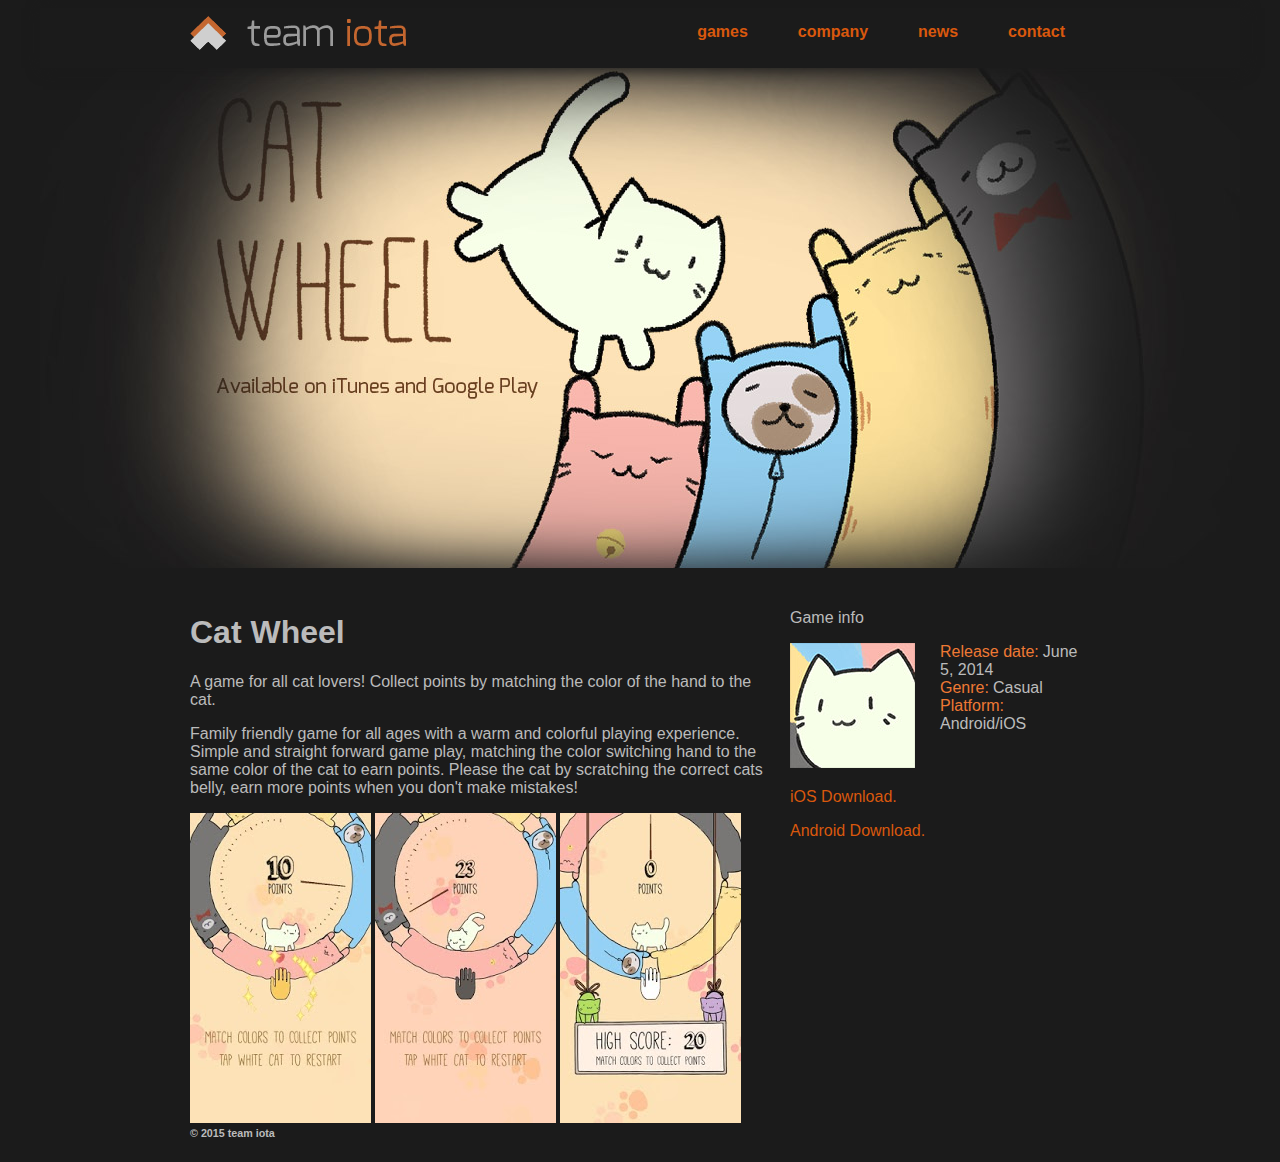
==== iota_catwheel.html @ 7393dd46 "CK_web" ====
<!DOCTYPE html>
<html>
	<header>
		<head>
			<meta charset="utf-8">
			<title>team iota</title>
			<link rel="stylesheet" href="styles.css">
			<script src="jquery-1.10.2.js"></script>
			
			
			
			<meta http-equiv="Content-Type" content="text/html; charset=utf-8" />
	  <script src="http://ajax.googleapis.com/ajax/libs/jquery/1.11.1/jquery.min.js"></script>
	   <script src="http://ajax.aspnetcdn.com/ajax/jQuery/jquery-1.11.1.min.js"></script>
	   <script>
	   $(document).ready(function()
			{
				$('nav li ul').hide();
				$('nav li').hover(
				function(){
					$('ul', this).stop().slideDown(100);
				},
				function(){
					$('ul',this).stop().slideUp(100);
				}
				)
				//cycleImages();
				interval = setInterval('cycleImages()', 5000);
			});
			</script>
		</head>
		<body>
			<div id="background">
				<div id="header">
				<div id="header_contain">
					<div id="logo">
						<a href="index.html"><img src="images/teamiota_logo.png" alt="team iota"/></a>
					</div>
					<div id="nav_bar">
						<nav>
				<ul>
					<li>
						<a href="#"><b>games</b></a>
							<ul class ="fallback">
								<li><a href="iota_cloudkingdom.html">Cloud Kingdom</a></li>
								<li><a href="iota_sushimeshi.html">Sushi Meshi</a></li>
								<li><a href="iota_tomatoproject.html">Tomato Project</a></li>
								<li><a href="iota_catwheel.html">Cat Wheel</a></li>
								<li><a href="iota_ponko.html">Ponko</a></li>
							</ul>
					</li>
					<li>	
						<a href="#"><b>company</b></a>
							<ul class ="fallback">
								<li><a href="iota_about.html">About</a></li>
								<li><a href="iota_members.html">Members</a></li>
							</ul>
					</li>
					<li>	
						<a href="https://www.facebook.com/pages/team-iota/246245522235702"><b>news</b></a>
					</li>
					<li>	
						<a href="#"><b>contact</b></a>
							<ul class ="fallback">
								<li><a href="iota_contact.html">General contact</a></li>
								<li><a href="https://www.facebook.com/pages/team-iota/246245522235702" target="_blank">Facebook</a></li>
								<li><a href="https://twitter.com/teamiota" target="_blank">Twitter</a></li>
							</ul>
					</li>
					
					
				</ul>
			</nav>
					</div>
				</div>
				</div>
				<div id="body_content">
				
					<div id="wrapper">
						<img src="images/img_D.jpg"/>
					</div>
				
					<div id="content">
						<div id="gameinfo">
						<div class="description">
						
							<h1>Cat Wheel</h1>
							<p>A game for all cat lovers! Collect points by matching the color of the hand to the cat.</p> 
							<p>Family friendly game for all ages with a warm and colorful playing experience. Simple and straight forward game play, matching the color switching hand to the same color of the cat to earn points. Please the cat by scratching the correct cats belly, earn more points when you don't make mistakes!</p>
							
							<img src="images/catwheel_ss1.jpg"/>
							<img src="images/catwheel_ss2.jpg"/>
							<img src="images/catwheel_ss3.jpg"/>
							
						</div>
						<div class="info">
							<p>Game info</p>
							<div class="info_left">
								<img src="images/icon_catwheel.jpg"/>
								<p><a class="link" href="https://itunes.apple.com/us/app/cat-wheel/id883447791?mt=8" target="_blank">iOS Download.</a></p>
								<p><a class="link" href="https://play.google.com/store/apps/details?id=com.teamiota.colorfulrush" target="_blank">Android Download.</a></p>
							</div>
							<div class="info_right">
								<p id="highlight">Release date:</p> <p id="info">June 5, 2014</p>
								<br>
								<p id="highlight">Genre:</p> <p id="info">Casual</p>
								<br>
								<p id="highlight">Platform:</p> <p id="info">Android/iOS</p>
							</div>
						</div>
						</div>
						
					</div>
				
				</div>
				<div id="footer">
					<h6>&copy; 2015 team iota</h6>
				</div>
			</div>
		</body>
	</header>
</html>
---- styles.css ----
p{
	font-family:arial;
	color:#bbbbbb;
}

h1{
	font-family:arial;
	color:#bbbbbb;
}

h2{
	font-family:arial;
	color:#bbbbbb;
}

h3{
	font-family:arial;
	color:#ef7934;

}

h4{
	font-family:arial;
	color:#bbbbbb;
	font-style:italic;
}

h5{
	font-family:arial;
	color:#bbbbbb;
	
}

h6{
	font-family:arial;
	color:#bbbbbb;
}

body{
	background-color:#1b1b1b;
}

a:link {
    text-decoration: none;
	color:#d9580d;
}

a.link:visited{
	color:#d9580d;
}

a.link:hover{
	color:#ef7934;
}

a:hover{
	color:#ef7934;
}

#highlight{
	display:inline;
	color:#ef7934;
	font-family:arial;
}

#info{
	display:inline;
}

nav {
font-family:arial;
	float:right;
	
}
nav ul {
	text-align:left;
	margin: 0px;
	padding: 0px;
}
nav ul li {
	float:left;
	display:inline;
}
nav ul li:hover {
	background:#1b1b1b;
}
nav ul li a {
	display:block;
	padding:15px 25px;
	color:#8f8f8f;
}
nav ul li ul {
	position:absolute;
	width:150px;
	background:#1b1b1b;
}
nav ul li ul li {
	margin: 0;
    padding: 0;
    width: 150px;
}
nav ul li ul li a {
	display:block;
	padding:15px 10px;
	color:#bbbbbb;
}
nav ul li ul li:hover a {
	background: none repeat scroll 0 0 #0a0a0a;
}

#background{
	width:1200px;
	height:800px;

	margin:auto;
}

#header{
	width:1200px;
	height:50px;
	margin:auto;
	padding-bottom:10px;
	box-shadow:3px 0px 15px #1b1b1b;
	position:relative; z-index:2;
}

#header_contain{
	width:900px;
	margin:auto;
}

#logo{
	width:220px;
	height:50px;
	opacity:0.8;
}

#logo:hover{
	opacity:1;
	/*filter:blur(2px);
	-webkit-filter: blur(1px);
			-moz-filter: blur(1px);
			-o-filter: blur(1px);
			-ms-filter: blur(1px);*/
}

#nav_bar{
	height:50px;
	float:right;
	margin-top:-50px;
	position:relative; z-index:1;
}

#body_content{
	width:1200px;
	/*height:900px;*/
	margin:auto;
}

#media{
	height:180px;
	box-shadow:2px 1px 15px #0f0f0f;
	
}

#media:hover{
	opacity:0.8;
}

#wrapper{
	width:1200px;
	height:500px;
	overflow:hidden;
	position:relative; z-index:0;
	margin:auto;
	
}

.ticker{
float: right;
	position:absolute; z-index:4;
	margin-top:475px;
	margin-left:950px;
	height: 15px;
	overflow: hidden;
	
}

.ticker a.active{

	background: url('images/img_scrollselect_B.png');
	z-index:5;

}


.img_scroll{
    width:1200px;

}


.img_scroll:hover{
	
	/*filter:blur(1px);
	-webkit-filter: blur(1px);
			-moz-filter: blur(1px);
			-o-filter: blur(1px);
			-ms-filter: blur(1px);*/
}



.contentbox{
    width:1200px;
    
    float:left;
    
	opacity: 1;
   	transition: opacity .15s ease-in-out;
   	-moz-transition: opacity .15s ease-in-out;
   	-webkit-transition: opacity .15s ease-in-out;
	padding-bottom:10px;
}
/*
.contentbox:hover{
	opacity:0.9;
}
*/
#content{
	padding-top:25px;
	width:900px;
	margin:auto;
}

#container{
	height:400px;
}

#gameinfo{
	height:400px;
}

.description{
	width:580px;
	float:left;
	padding-right:20px;
}

.info{
	width:300px;
	float:left;
}

.info_left{
	width:150px;
	float:left;
}

.info_right{
	width:150px;
	float:left;
}

.home_cell{
	width:294px;
	float:left;
	margin-right:9px;
	overflow:hidden;
	padding-top:25px;
}

.home_cell_2{
	width:294px;
	float:left;
	
	overflow:hidden;
	padding-top:25px;
}

#footer{
	width:900px;
	height:35px;
	margin:auto;
	margin-top:75px;
	clear:both;
}

.img_scroll a{
	position:absolute;
	z-index:1;
}

.img_scroll a.active{
	z-index:3;
}
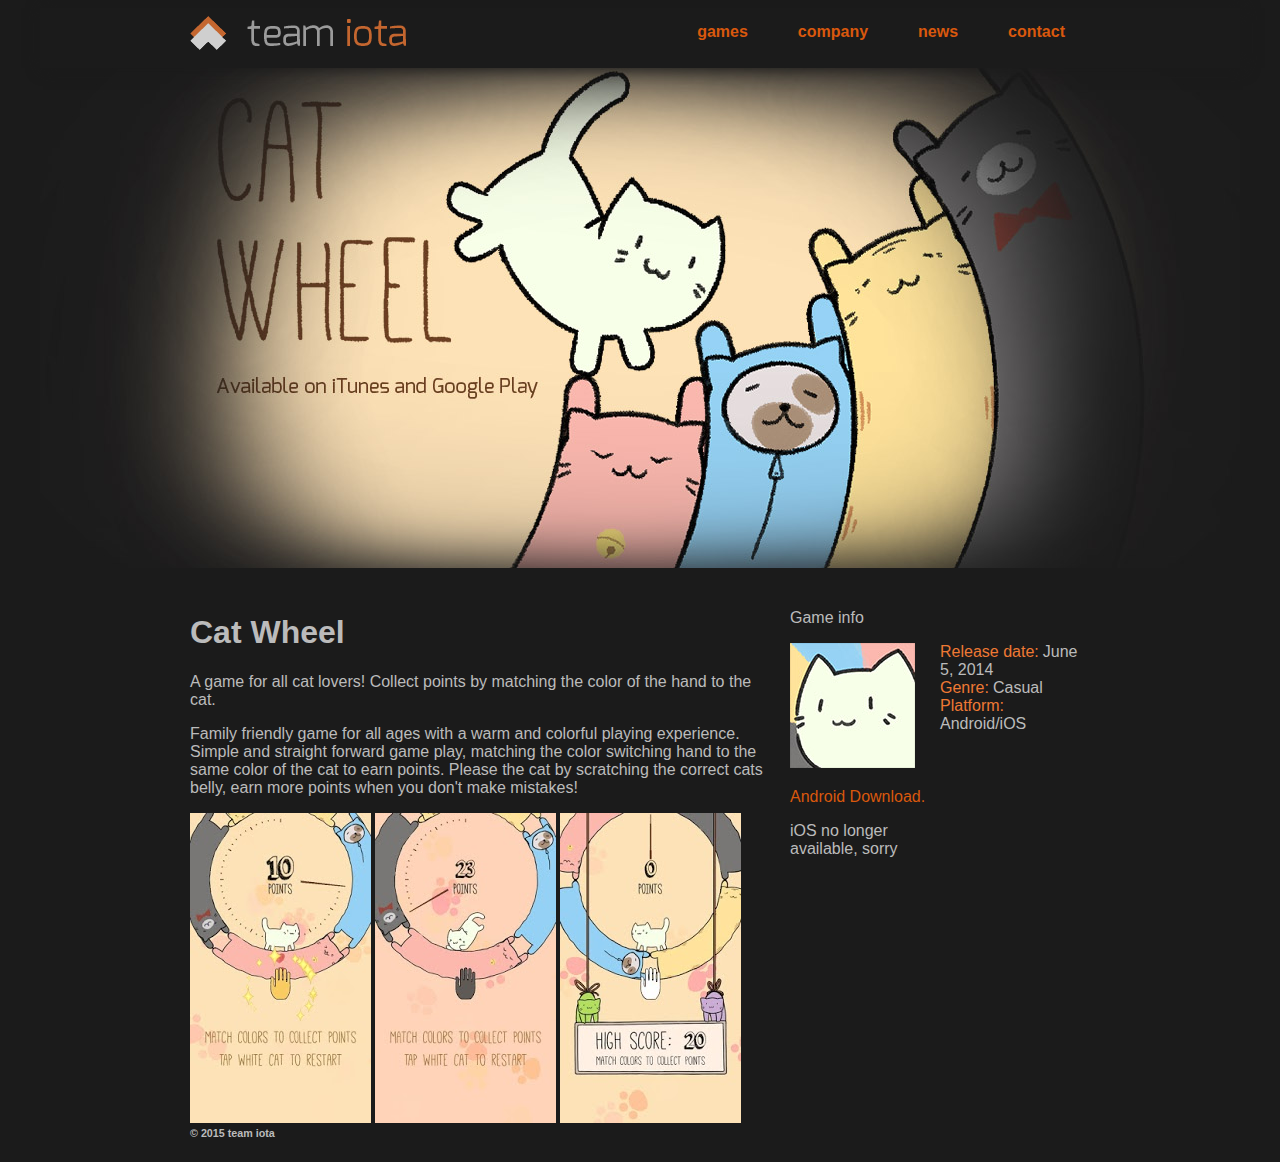
==== commit b747c494: "Remove iOS links and changed general contact email" ====
--- a/iota_catwheel.html
+++ b/iota_catwheel.html
@@ -97,8 +97,8 @@
 							<p>Game info</p>
 							<div class="info_left">
 								<img src="images/icon_catwheel.jpg"/>
-								<p><a class="link" href="https://itunes.apple.com/us/app/cat-wheel/id883447791?mt=8" target="_blank">iOS Download.</a></p>
 								<p><a class="link" href="https://play.google.com/store/apps/details?id=com.teamiota.colorfulrush" target="_blank">Android Download.</a></p>
+								<p>iOS no longer available, sorry<p>
 							</div>
 							<div class="info_right">
 								<p id="highlight">Release date:</p> <p id="info">June 5, 2014</p>
